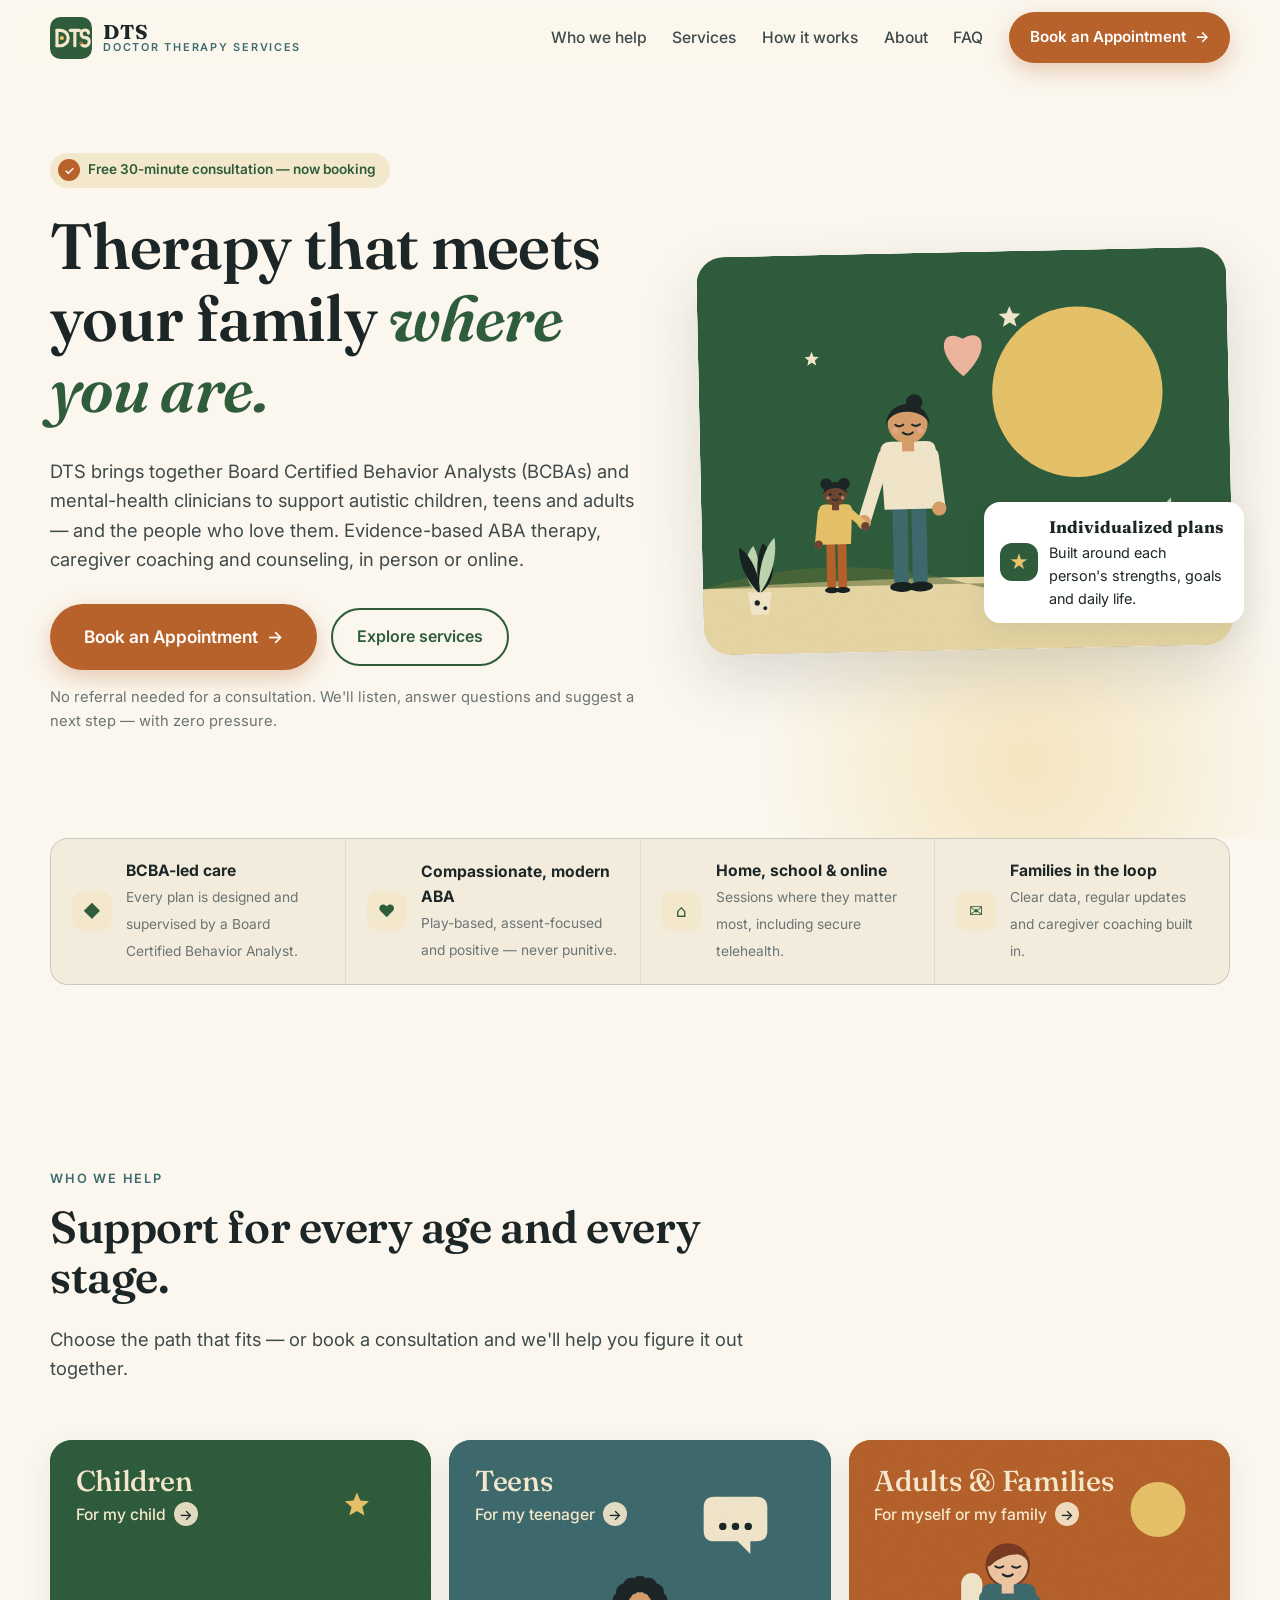
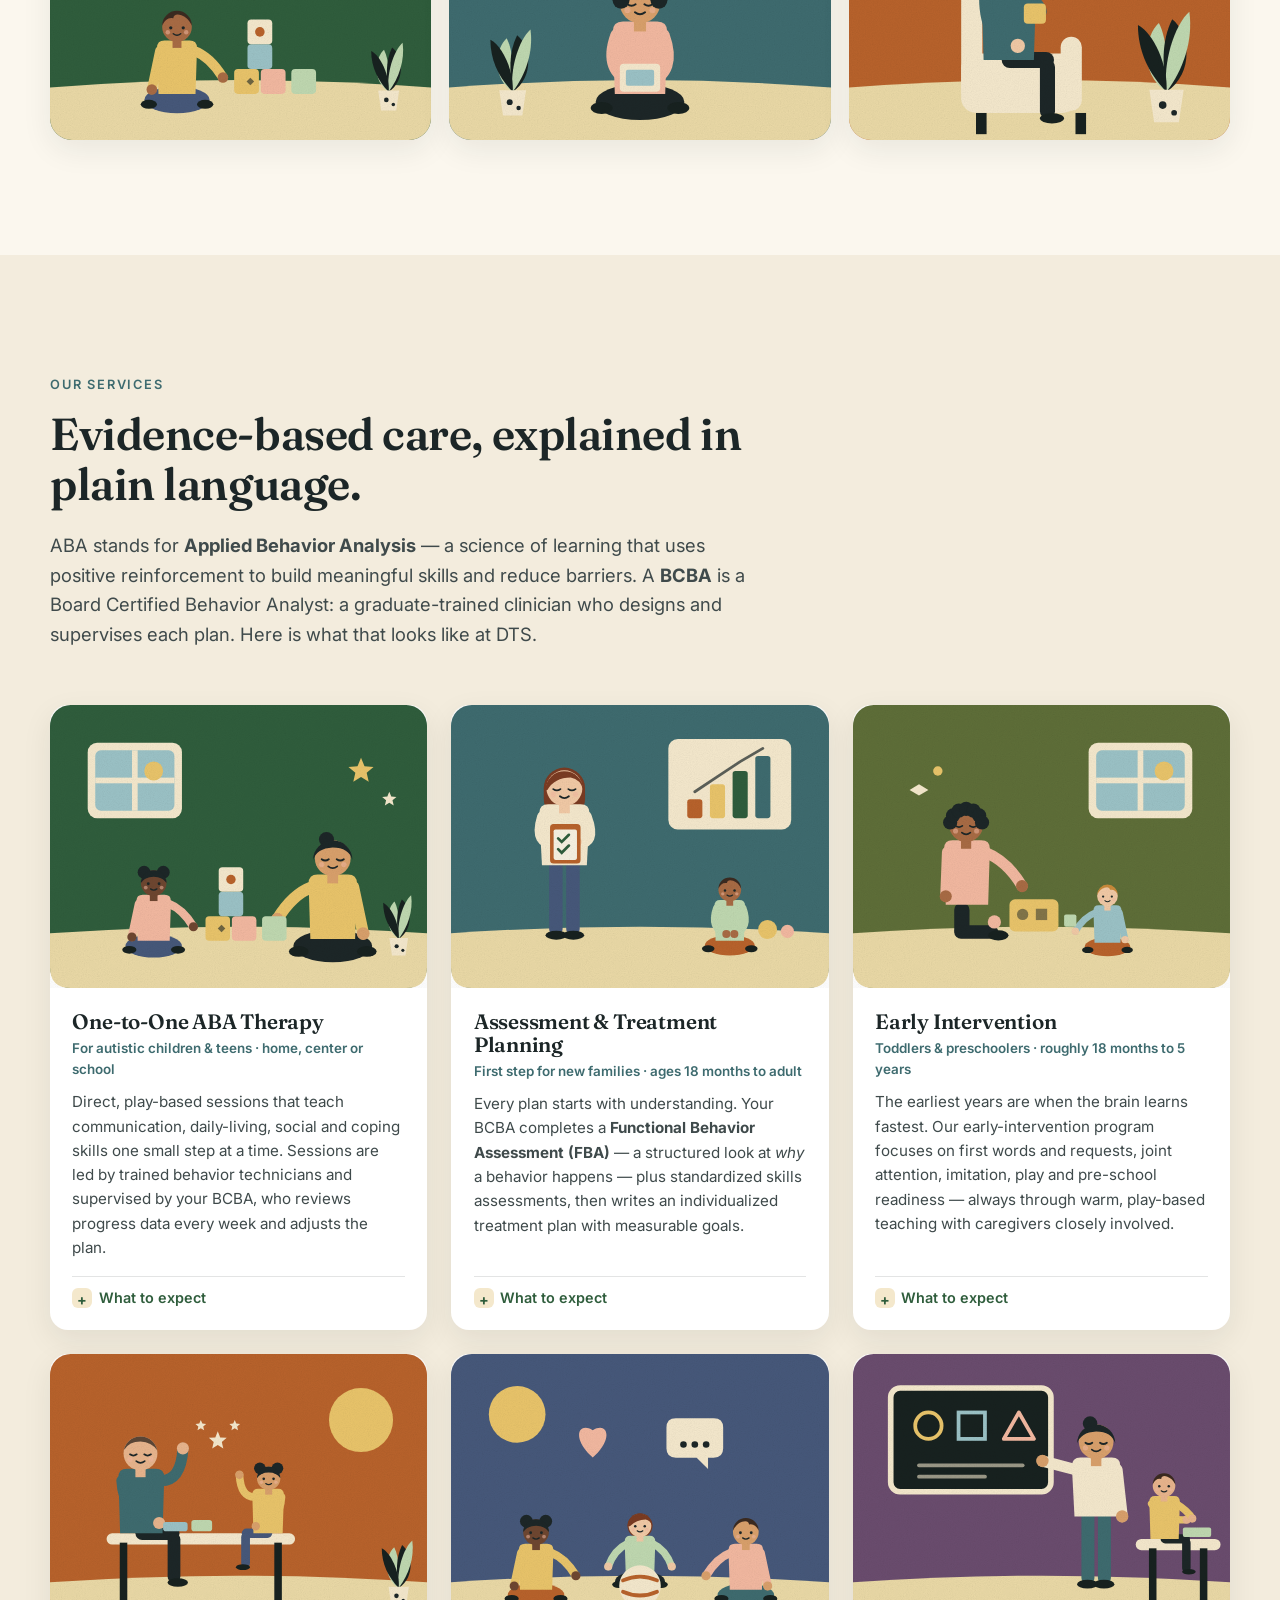
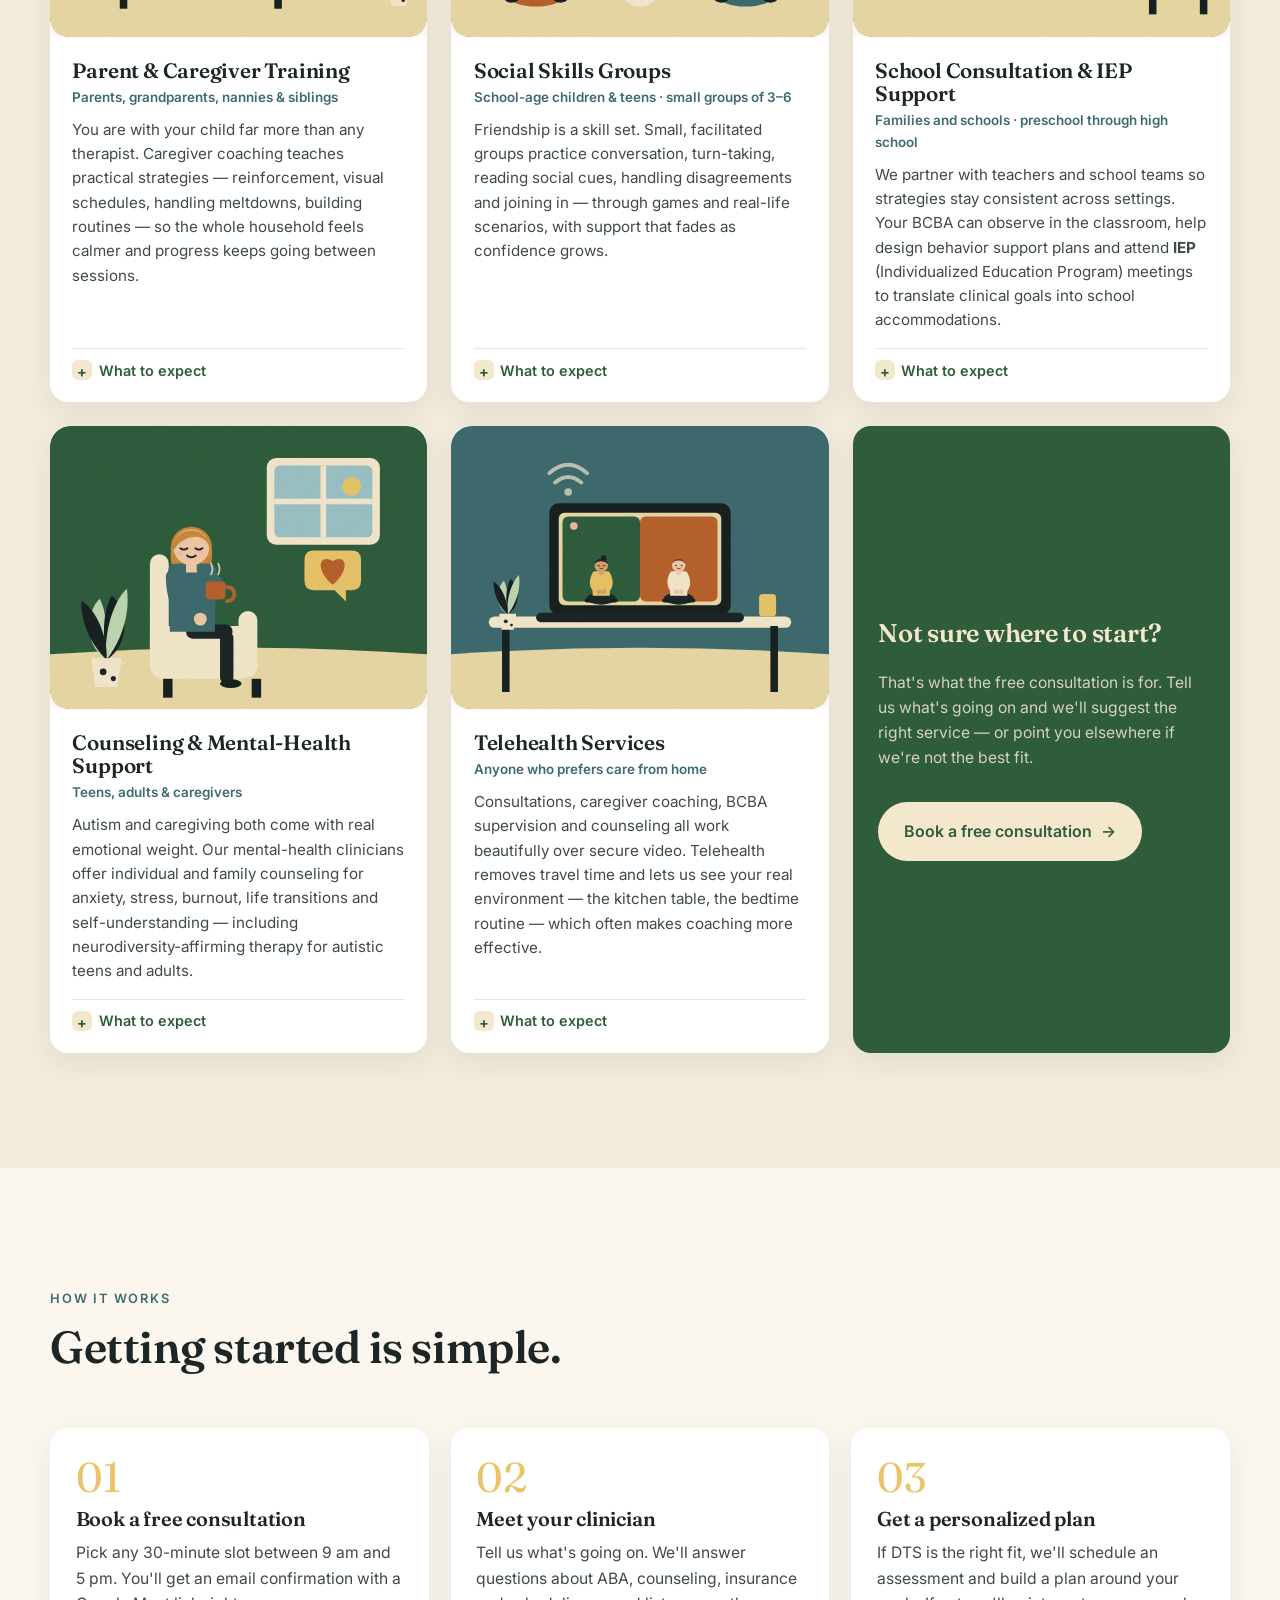
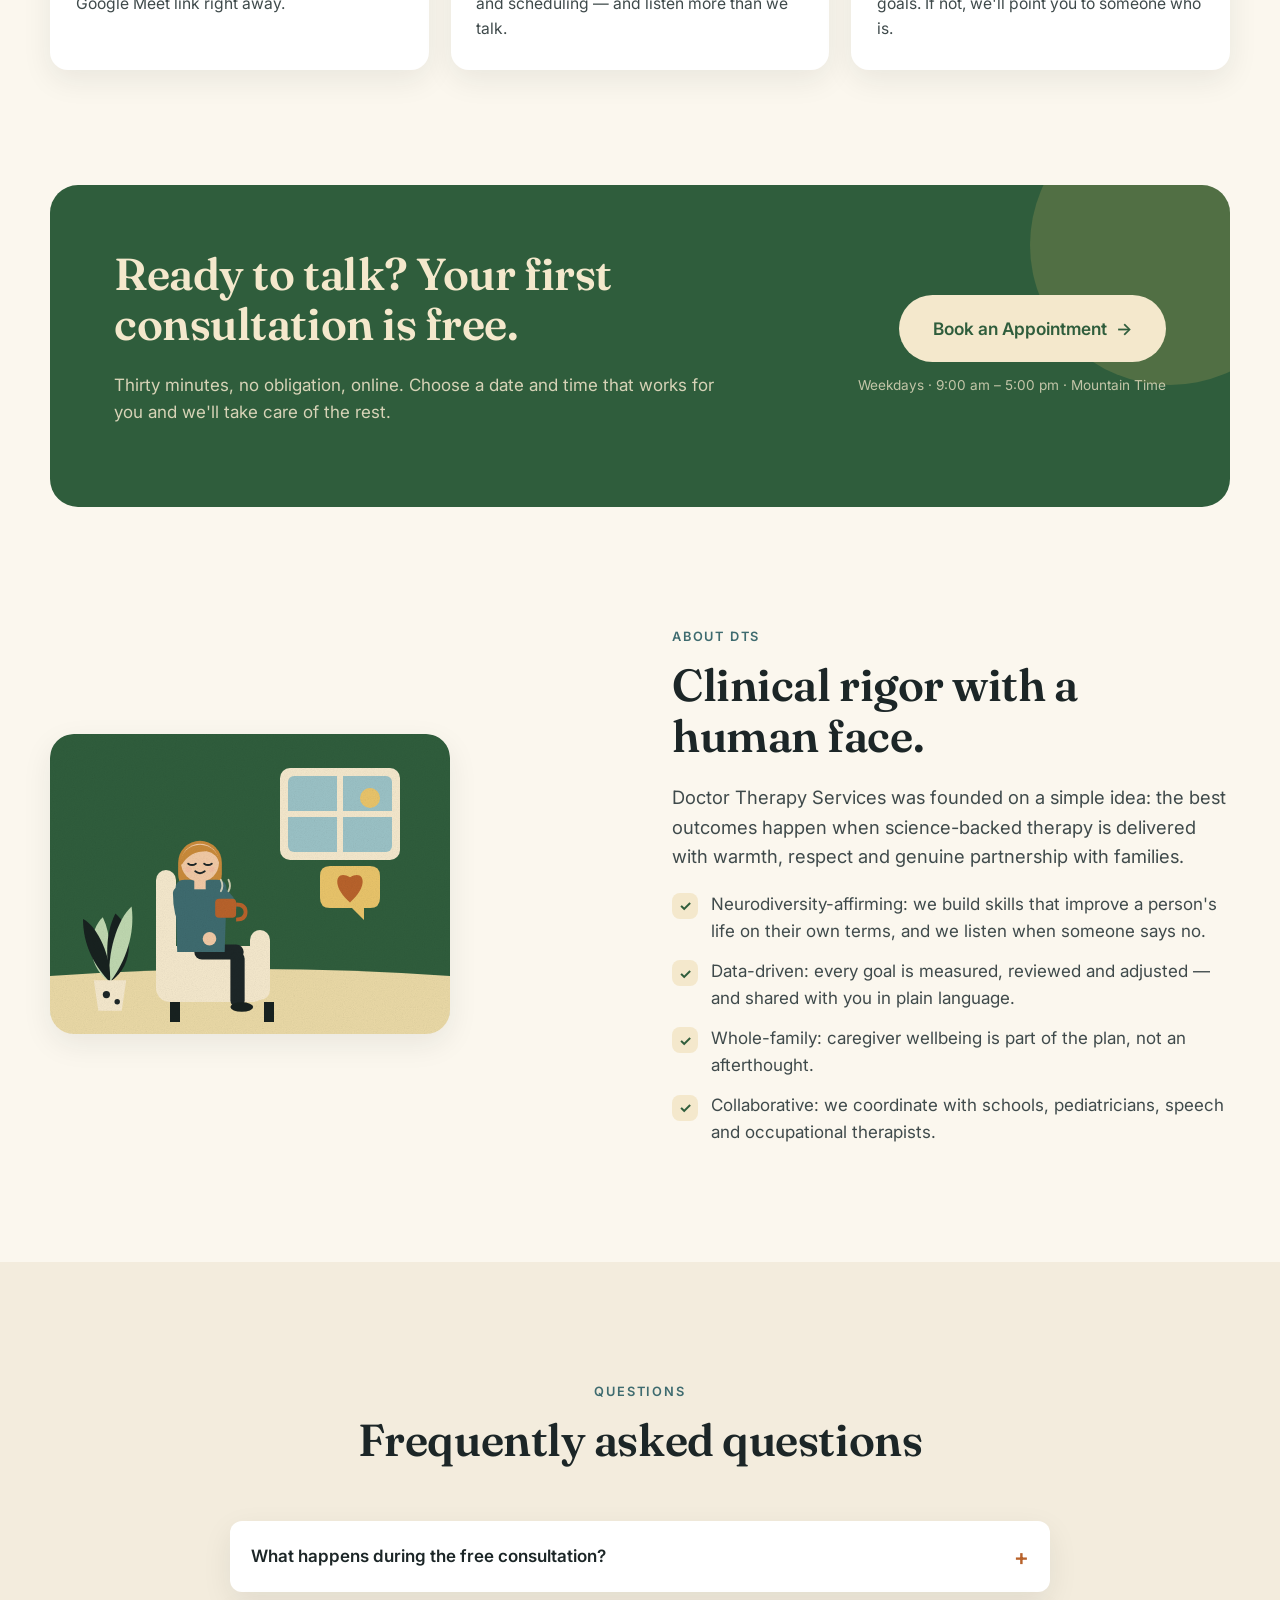
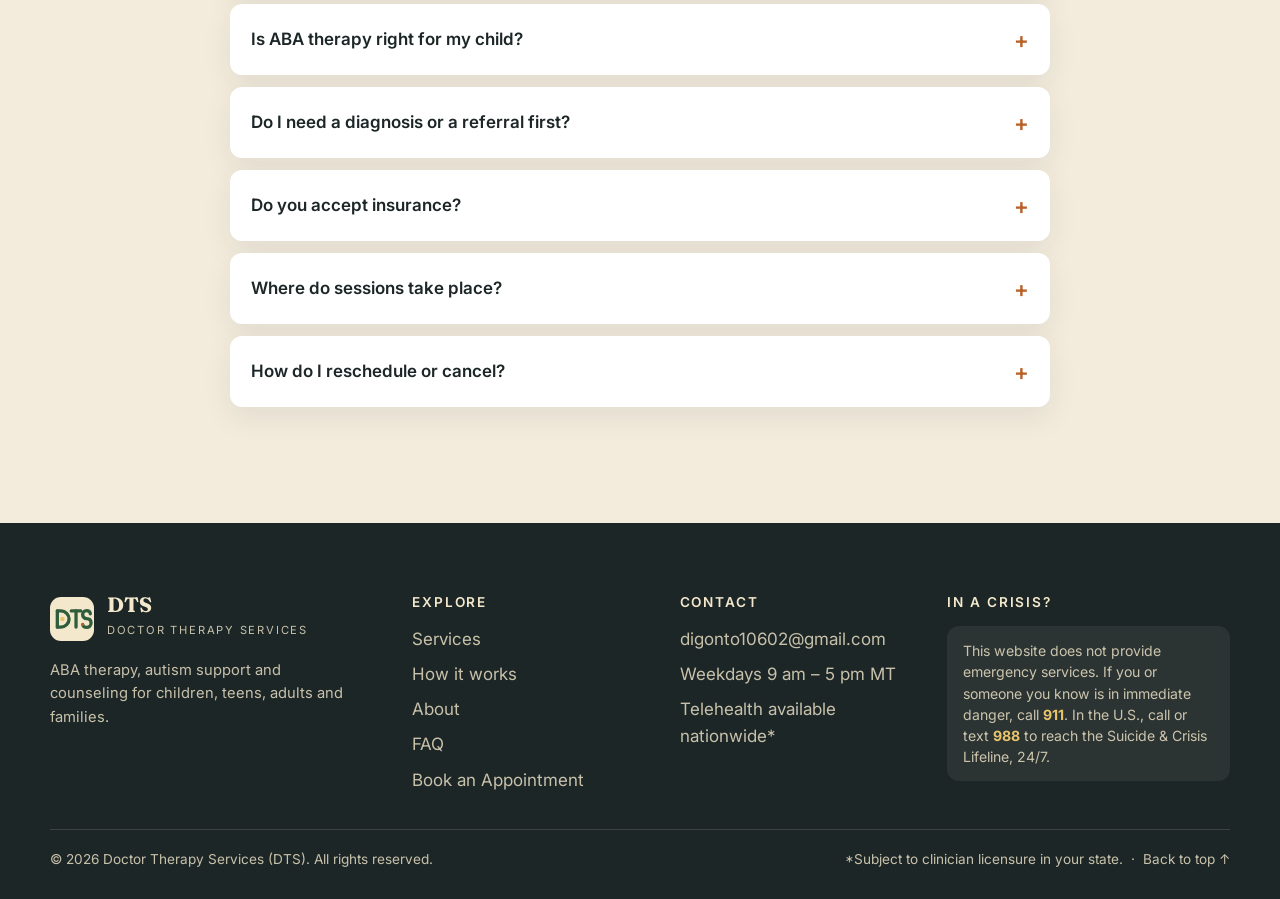
==== index.html @ 2ef91df6 "Initial DTS website (built and tested) Co-Authored-By: Claude Opus 5.5 (1M context) <noreply@anthrop" ====
<!doctype html>
<html lang="en">
<head>
  <meta charset="utf-8">
  <meta name="viewport" content="width=device-width, initial-scale=1">
  <title>DTS — Doctor Therapy Services | ABA Therapy, Autism Support &amp; Counseling</title>
  <meta name="description" content="Doctor Therapy Services (DTS) offers ABA therapy led by Board Certified Behavior Analysts, autism support for children and teens, parent training, school consultation and mental-health counseling — in person and by telehealth. Book a free consultation.">
  <meta name="theme-color" content="#2F5D3C">
  <link rel="icon" type="image/svg+xml" href="assets/favicon.svg">
  <meta property="og:title" content="DTS — Doctor Therapy Services">
  <meta property="og:description" content="ABA therapy, autism support and counseling. Book a free consultation.">
  <meta property="og:image" content="assets/illustrations/hero.svg">
  <link rel="preconnect" href="https://fonts.googleapis.com">
  <link rel="preconnect" href="https://fonts.gstatic.com" crossorigin>
  <link href="https://fonts.googleapis.com/css2?family=Fraunces:ital,wght@0,500;0,600;0,700;1,500&family=Inter:wght@400;500;600&display=swap" rel="stylesheet">
  <link rel="stylesheet" href="css/styles.css">
</head>
<body>
  <div class="scroll-progress" aria-hidden="true"></div>

  <header class="nav" id="top">
    <div class="container nav-inner">
      <a class="brand" href="index.html" aria-label="DTS home">
        <img src="assets/logo-mark.svg" alt="" width="42" height="42">
        <span class="brand-text"><strong>DTS</strong><span>Doctor Therapy Services</span></span>
      </a>
      <button class="nav-toggle" aria-label="Open menu" aria-expanded="false" aria-controls="navlinks"><span></span><span></span><span></span></button>
      <ul class="nav-links" id="navlinks">
        <li><a href="#who">Who we help</a></li>
        <li><a href="#services">Services</a></li>
        <li><a href="#how">How it works</a></li>
        <li><a href="#about">About</a></li>
        <li><a href="#faq">FAQ</a></li>
        <li><a class="btn btn-primary" href="book.html">Book an Appointment <span class="arrow">→</span></a></li>
      </ul>
    </div>
  </header>

  <main>
    <!-- HERO -->
    <section class="hero">
      <div class="container hero-grid">
        <div class="hero-copy">
          <span class="pill"><i>✓</i> Free 30-minute consultation — now booking</span>
          <h1>Therapy that meets your family <em>where you are.</em></h1>
          <p class="lede">DTS brings together Board Certified Behavior Analysts (BCBAs) and mental-health clinicians to support autistic children, teens and adults — and the people who love them. Evidence-based ABA therapy, caregiver coaching and counseling, in person or online.</p>
          <div class="hero-actions">
            <a class="btn btn-primary btn-lg" href="book.html">Book an Appointment <span class="arrow">→</span></a>
            <a class="btn btn-secondary" href="#services">Explore services</a>
          </div>
          <p class="hero-note">No referral needed for a consultation. We'll listen, answer questions and suggest a next step — with zero pressure.</p>
        </div>
        <div class="hero-art reveal">
          <img src="assets/illustrations/hero.svg" alt="Illustration of a caregiver holding a child's hand as they walk toward a warm sun" width="560" height="420">
          <div class="badge"><span class="dot">★</span><div><b>Individualized plans</b>Built around each person's strengths, goals and daily life.</div></div>
        </div>
      </div>
    </section>

    <!-- TRUST STRIP -->
    <section class="trust">
      <div class="container">
        <div class="trust-inner reveal">
          <div class="trust-item"><span class="ic">◆</span><div><b>BCBA-led care</b><small>Every plan is designed and supervised by a Board Certified Behavior Analyst.</small></div></div>
          <div class="trust-item"><span class="ic">♥</span><div><b>Compassionate, modern ABA</b><small>Play-based, assent-focused and positive — never punitive.</small></div></div>
          <div class="trust-item"><span class="ic">⌂</span><div><b>Home, school &amp; online</b><small>Sessions where they matter most, including secure telehealth.</small></div></div>
          <div class="trust-item"><span class="ic">✉</span><div><b>Families in the loop</b><small>Clear data, regular updates and caregiver coaching built in.</small></div></div>
        </div>
      </div>
    </section>

    <!-- WHO WE HELP -->
    <section id="who">
      <div class="container">
        <div class="section-head reveal">
          <span class="eyebrow">Who we help</span>
          <h2>Support for every age and every stage.</h2>
          <p class="lede">Choose the path that fits — or book a consultation and we'll help you figure it out together.</p>
        </div>
        <div class="help-grid">
          <a class="help-card green reveal" href="book.html?for=child">
            <img src="assets/illustrations/card-children.svg" alt="">
            <h3>Children</h3><span class="cta">For my child <i>→</i></span>
          </a>
          <a class="help-card teal reveal" data-delay="1" href="book.html?for=teen">
            <img src="assets/illustrations/card-teens.svg" alt="">
            <h3>Teens</h3><span class="cta">For my teenager <i>→</i></span>
          </a>
          <a class="help-card ochre reveal" data-delay="2" href="book.html?for=adult">
            <img src="assets/illustrations/card-adults.svg" alt="">
            <h3>Adults &amp; Families</h3><span class="cta">For myself or my family <i>→</i></span>
          </a>
        </div>
      </div>
    </section>

    <!-- SERVICES -->
    <section class="services" id="services">
      <div class="container">
        <div class="section-head reveal">
          <span class="eyebrow">Our services</span>
          <h2>Evidence-based care, explained in plain language.</h2>
          <p class="lede">ABA stands for <strong>Applied Behavior Analysis</strong> — a science of learning that uses positive reinforcement to build meaningful skills and reduce barriers. A <strong>BCBA</strong> is a Board Certified Behavior Analyst: a graduate-trained clinician who designs and supervises each plan. Here is what that looks like at DTS.</p>
        </div>

        <div class="svc-grid">
          <article class="svc reveal">
            <img src="assets/illustrations/aba-therapy.svg" alt="A therapist and a child sitting on the floor building with colorful blocks">
            <div class="svc-body">
              <h3>One-to-One ABA Therapy</h3>
              <div class="for">For autistic children &amp; teens · home, center or school</div>
              <p>Direct, play-based sessions that teach communication, daily-living, social and coping skills one small step at a time. Sessions are led by trained behavior technicians and supervised by your BCBA, who reviews progress data every week and adjusts the plan.</p>
              <details><summary>What to expect</summary><ul>
                <li>Goals chosen with your family — things that matter at home and school, not just in a clinic.</li>
                <li>Natural-environment teaching: learning built into play, routines and real activities.</li>
                <li>Weekly data you can actually read, with regular parent check-ins.</li>
              </ul></details>
            </div>
          </article>

          <article class="svc reveal" data-delay="1">
            <img src="assets/illustrations/assessment.svg" alt="A behavior analyst holding a clipboard with a progress chart on the wall">
            <div class="svc-body">
              <h3>Assessment &amp; Treatment Planning</h3>
              <div class="for">First step for new families · ages 18 months to adult</div>
              <p>Every plan starts with understanding. Your BCBA completes a <strong>Functional Behavior Assessment (FBA)</strong> — a structured look at <em>why</em> a behavior happens — plus standardized skills assessments, then writes an individualized treatment plan with measurable goals.</p>
              <details><summary>What to expect</summary><ul>
                <li>Interviews, observation and play-based testing over one to three visits.</li>
                <li>A written plan you review and approve before therapy begins.</li>
                <li>Re-assessment every six months to keep goals current.</li>
              </ul></details>
            </div>
          </article>

          <article class="svc reveal">
            <img src="assets/illustrations/early-intervention.svg" alt="An adult kneeling beside a toddler playing with a shape sorter">
            <div class="svc-body">
              <h3>Early Intervention</h3>
              <div class="for">Toddlers &amp; preschoolers · roughly 18 months to 5 years</div>
              <p>The earliest years are when the brain learns fastest. Our early-intervention program focuses on first words and requests, joint attention, imitation, play and pre-school readiness — always through warm, play-based teaching with caregivers closely involved.</p>
              <details><summary>What to expect</summary><ul>
                <li>Short, frequent sessions matched to a young child's attention span.</li>
                <li>Heavy caregiver involvement so gains carry into everyday routines.</li>
                <li>Coordination with speech and occupational therapists when helpful.</li>
              </ul></details>
            </div>
          </article>

          <article class="svc reveal" data-delay="1">
            <img src="assets/illustrations/parent-training.svg" alt="A parent and child celebrating with a high-five at a table">
            <div class="svc-body">
              <h3>Parent &amp; Caregiver Training</h3>
              <div class="for">Parents, grandparents, nannies &amp; siblings</div>
              <p>You are with your child far more than any therapist. Caregiver coaching teaches practical strategies — reinforcement, visual schedules, handling meltdowns, building routines — so the whole household feels calmer and progress keeps going between sessions.</p>
              <details><summary>What to expect</summary><ul>
                <li>Structured 1:1 sessions, in person or by video, on topics you choose.</li>
                <li>Real-time coaching during everyday moments like mealtimes and bedtime.</li>
                <li>Simple take-home tools — no jargon, no homework overload.</li>
              </ul></details>
            </div>
          </article>

          <article class="svc reveal">
            <img src="assets/illustrations/social-skills.svg" alt="Three children sitting in a circle playing with a ball">
            <div class="svc-body">
              <h3>Social Skills Groups</h3>
              <div class="for">School-age children &amp; teens · small groups of 3–6</div>
              <p>Friendship is a skill set. Small, facilitated groups practice conversation, turn-taking, reading social cues, handling disagreements and joining in — through games and real-life scenarios, with support that fades as confidence grows.</p>
              <details><summary>What to expect</summary><ul>
                <li>Groups matched by age and goals, running in 8–12-week blocks.</li>
                <li>Individual targets tracked for each participant.</li>
                <li>Parent summaries after each session with ideas to practice at home.</li>
              </ul></details>
            </div>
          </article>

          <article class="svc reveal" data-delay="1">
            <img src="assets/illustrations/school-consultation.svg" alt="A consultant pointing at a board with shapes while a child works at a desk">
            <div class="svc-body">
              <h3>School Consultation &amp; IEP Support</h3>
              <div class="for">Families and schools · preschool through high school</div>
              <p>We partner with teachers and school teams so strategies stay consistent across settings. Your BCBA can observe in the classroom, help design behavior support plans and attend <strong>IEP</strong> (Individualized Education Program) meetings to translate clinical goals into school accommodations.</p>
              <details><summary>What to expect</summary><ul>
                <li>Classroom observation and teacher-friendly recommendations.</li>
                <li>Help preparing for, and attending, IEP or 504 meetings.</li>
                <li>Staff training on request.</li>
              </ul></details>
            </div>
          </article>

          <article class="svc reveal">
            <img src="assets/illustrations/counseling.svg" alt="An adult relaxing in an armchair with a warm drink beside a plant">
            <div class="svc-body">
              <h3>Counseling &amp; Mental-Health Support</h3>
              <div class="for">Teens, adults &amp; caregivers</div>
              <p>Autism and caregiving both come with real emotional weight. Our mental-health clinicians offer individual and family counseling for anxiety, stress, burnout, life transitions and self-understanding — including neurodiversity-affirming therapy for autistic teens and adults.</p>
              <details><summary>What to expect</summary><ul>
                <li>50-minute sessions, weekly or biweekly, in person or online.</li>
                <li>Approaches such as CBT (cognitive behavioral therapy) and ACT (acceptance and commitment therapy), adapted to how you think and communicate.</li>
                <li>Caregiver support groups and one-off "reset" sessions available.</li>
              </ul></details>
            </div>
          </article>

          <article class="svc reveal" data-delay="1">
            <img src="assets/illustrations/telehealth.svg" alt="A laptop on a desk showing a video call between a clinician and a client">
            <div class="svc-body">
              <h3>Telehealth Services</h3>
              <div class="for">Anyone who prefers care from home</div>
              <p>Consultations, caregiver coaching, BCBA supervision and counseling all work beautifully over secure video. Telehealth removes travel time and lets us see your real environment — the kitchen table, the bedtime routine — which often makes coaching more effective.</p>
              <details><summary>What to expect</summary><ul>
                <li>A private Google Meet link sent with every booking.</li>
                <li>Works on a phone, tablet or computer — nothing to install.</li>
                <li>Hybrid schedules that mix in-person and online visits.</li>
              </ul></details>
            </div>
          </article>

          <div class="svc svc-cta reveal" data-delay="2">
            <h3>Not sure where to start?</h3>
            <p>That's what the free consultation is for. Tell us what's going on and we'll suggest the right service — or point you elsewhere if we're not the best fit.</p>
            <a class="btn btn-light" href="book.html">Book a free consultation <span class="arrow">→</span></a>
          </div>
        </div>
      </div>
    </section>

    <!-- HOW IT WORKS -->
    <section id="how">
      <div class="container">
        <div class="section-head reveal">
          <span class="eyebrow">How it works</span>
          <h2>Getting started is simple.</h2>
        </div>
        <div class="steps">
          <div class="step reveal"><h3>Book a free consultation</h3><p>Pick any 30-minute slot between 9 am and 5 pm. You'll get an email confirmation with a Google Meet link right away.</p></div>
          <div class="step reveal" data-delay="1"><h3>Meet your clinician</h3><p>Tell us what's going on. We'll answer questions about ABA, counseling, insurance and scheduling — and listen more than we talk.</p></div>
          <div class="step reveal" data-delay="2"><h3>Get a personalized plan</h3><p>If DTS is the right fit, we'll schedule an assessment and build a plan around your goals. If not, we'll point you to someone who is.</p></div>
        </div>
      </div>
    </section>

    <!-- CTA BAND -->
    <section class="cta-band">
      <div class="container">
        <div class="cta-inner reveal">
          <div>
            <h2>Ready to talk? Your first consultation is free.</h2>
            <p>Thirty minutes, no obligation, online. Choose a date and time that works for you and we'll take care of the rest.</p>
          </div>
          <div class="actions">
            <a class="btn btn-light btn-lg" href="book.html">Book an Appointment <span class="arrow">→</span></a>
            <small>Weekdays · 9:00 am – 5:00 pm · Mountain Time</small>
          </div>
        </div>
      </div>
    </section>

    <!-- ABOUT -->
    <section id="about">
      <div class="container about-grid">
        <div class="reveal">
          <img src="assets/illustrations/counseling.svg" alt="" width="400" height="300">
        </div>
        <div class="reveal" data-delay="1">
          <span class="eyebrow">About DTS</span>
          <h2>Clinical rigor with a human face.</h2>
          <p class="lede">Doctor Therapy Services was founded on a simple idea: the best outcomes happen when science-backed therapy is delivered with warmth, respect and genuine partnership with families.</p>
          <ul class="values">
            <li>Neurodiversity-affirming: we build skills that improve a person's life on their own terms, and we listen when someone says no.</li>
            <li>Data-driven: every goal is measured, reviewed and adjusted — and shared with you in plain language.</li>
            <li>Whole-family: caregiver wellbeing is part of the plan, not an afterthought.</li>
            <li>Collaborative: we coordinate with schools, pediatricians, speech and occupational therapists.</li>
          </ul>
        </div>
      </div>
    </section>

    <!-- FAQ -->
    <section class="faq" id="faq">
      <div class="container">
        <div class="section-head center reveal">
          <span class="eyebrow">Questions</span>
          <h2>Frequently asked questions</h2>
        </div>
        <div class="faq-list reveal">
          <details class="faq-item"><summary>What happens during the free consultation?</summary><div class="answer">A 30-minute video call with a clinician. We'll ask about your goals and concerns, explain how our services work, discuss scheduling and payment options, and suggest a sensible next step. There is no obligation to continue.</div></details>
          <details class="faq-item"><summary>Is ABA therapy right for my child?</summary><div class="answer">ABA is the most researched intervention for autism, and modern ABA is play-based, positive and individualized. Whether it's the right fit depends on your child's needs and your family's goals — that's exactly what the consultation is for. We will also tell you when a different service (speech therapy, counseling, OT) might serve you better.</div></details>
          <details class="faq-item"><summary>Do I need a diagnosis or a referral first?</summary><div class="answer">Not for a consultation. For ongoing ABA therapy, most insurers require an autism diagnosis; we can guide you through the evaluation process if you don't have one yet.</div></details>
          <details class="faq-item"><summary>Do you accept insurance?</summary><div class="answer">Coverage varies by plan and state. Bring your insurance details to the consultation and we'll walk through what is covered and what private-pay options look like.</div></details>
          <details class="faq-item"><summary>Where do sessions take place?</summary><div class="answer">Depending on the service: in your home, at school, in our center or over secure telehealth. Many families use a mix.</div></details>
          <details class="faq-item"><summary>How do I reschedule or cancel?</summary><div class="answer">Simply reply to your confirmation email and we'll move your appointment. Please give us 24 hours' notice when you can.</div></details>
        </div>
      </div>
    </section>
  </main>

  <footer>
    <div class="container">
      <div class="foot-grid">
        <div>
          <div class="foot-brand"><img src="assets/logo-mark-light.svg" alt=""><div><strong>DTS</strong><span>Doctor Therapy Services</span></div></div>
          <p style="font-size:.92rem;max-width:34ch">ABA therapy, autism support and counseling for children, teens, adults and families.</p>
        </div>
        <div>
          <h4>Explore</h4>
          <ul><li><a href="#services">Services</a></li><li><a href="#how">How it works</a></li><li><a href="#about">About</a></li><li><a href="#faq">FAQ</a></li><li><a href="book.html">Book an Appointment</a></li></ul>
        </div>
        <div>
          <h4>Contact</h4>
          <ul><li><a id="contact-email" href="mailto:">Email us</a></li><li>Weekdays 9 am – 5 pm MT</li><li>Telehealth available nationwide*</li></ul>
        </div>
        <div>
          <h4>In a crisis?</h4>
          <div class="crisis">This website does not provide emergency services. If you or someone you know is in immediate danger, call <b>911</b>. In the U.S., call or text <b>988</b> to reach the Suicide &amp; Crisis Lifeline, 24/7.</div>
        </div>
      </div>
      <div class="foot-bottom">
        <span>© <span id="year"></span> Doctor Therapy Services (DTS). All rights reserved.</span>
        <span>*Subject to clinician licensure in your state. &nbsp;·&nbsp; <a href="#top">Back to top ↑</a></span>
      </div>
    </div>
  </footer>

  <script src="js/config.js"></script>
  <script src="js/main.js"></script>
</body>
</html>
---- css/styles.css ----
/* =========================================================
   DTS — Doctor Therapy Services
   Design tokens, layout, components. Plain CSS, no build step.
   ========================================================= */
:root {
  --green: #2F5D3C;
  --green-deep: #244a30;
  --teal: #3E6B6F;
  --ochre: #B8622B;
  --olive: #5E6E38;
  --slate: #46587A;
  --plum: #6A4C6E;
  --yellow: #E9C46A;
  --sand: #EAD9A6;
  --cream: #F4E8CC;
  --paper: #FBF7EE;
  --paper-2: #F3ECDD;
  --ink: #1C2627;
  --ink-2: #3f4a4b;
  --muted: #6b7474;
  --line: rgba(28, 38, 39, 0.12);
  --white: #ffffff;
  --danger: #b23b3b;
  --ok: #2f7d4a;

  --font-display: "Fraunces", Georgia, "Times New Roman", serif;
  --font-body: "Inter", system-ui, -apple-system, "Segoe UI", Roboto, sans-serif;

  --radius: 18px;
  --radius-sm: 12px;
  --shadow: 0 10px 30px rgba(28, 38, 39, 0.08);
  --shadow-lg: 0 24px 60px rgba(28, 38, 39, 0.14);
  --maxw: 1180px;
  --nav-h: 76px;
}

* { box-sizing: border-box; }
html { scroll-behavior: smooth; -webkit-text-size-adjust: 100%; }
@media (prefers-reduced-motion: reduce) {
  html { scroll-behavior: auto; }
  *, *::before, *::after { animation: none !important; transition: none !important; }
}
body {
  margin: 0;
  font-family: var(--font-body);
  color: var(--ink);
  background: var(--paper);
  line-height: 1.6;
  font-size: 17px;
  overflow-x: hidden;
}
img, svg { max-width: 100%; display: block; }
a { color: inherit; }
h1, h2, h3, h4 { font-family: var(--font-display); font-weight: 600; line-height: 1.12; margin: 0 0 .5em; letter-spacing: -0.01em; }
h1 { font-size: clamp(2.3rem, 5.2vw, 4rem); }
h2 { font-size: clamp(1.9rem, 3.6vw, 2.8rem); }
h3 { font-size: 1.35rem; }
p { margin: 0 0 1em; }
.lede { font-size: 1.15rem; color: var(--ink-2); max-width: 60ch; }
.eyebrow {
  display: inline-block; font-size: .8rem; font-weight: 600; letter-spacing: .14em; text-transform: uppercase;
  color: var(--teal); margin-bottom: .8rem;
}
.container { width: min(var(--maxw), 100% - 40px); margin-inline: auto; }
@media (max-width: 640px) { .container { width: min(var(--maxw), 100% - 32px); } }
section { padding: clamp(64px, 9vw, 120px) 0; }
.section-head { max-width: 720px; margin-bottom: clamp(32px, 5vw, 56px); }
.center { text-align: center; margin-inline: auto; }
.sr-only { position: absolute; width: 1px; height: 1px; overflow: hidden; clip: rect(0 0 0 0); white-space: nowrap; }

/* ---------- buttons ---------- */
.btn {
  display: inline-flex; align-items: center; gap: .55rem; justify-content: center;
  padding: .9rem 1.5rem; border-radius: 999px; font-weight: 600; font-size: 1rem;
  text-decoration: none; border: 2px solid transparent; cursor: pointer; font-family: inherit;
  transition: transform .18s ease, box-shadow .18s ease, background .18s ease, color .18s ease;
  white-space: nowrap;
}
.btn:hover { transform: translateY(-2px); }
.btn:active { transform: translateY(0); }
.btn:focus-visible { outline: 3px solid var(--yellow); outline-offset: 3px; }
.btn-primary { background: var(--ochre); color: var(--white); box-shadow: 0 8px 22px rgba(184, 98, 43, .3); }
.btn-primary:hover { background: #a3551f; box-shadow: 0 12px 28px rgba(184, 98, 43, .38); }
.btn-secondary { background: transparent; color: var(--green); border-color: var(--green); }
.btn-secondary:hover { background: var(--green); color: var(--cream); }
.btn-light { background: var(--cream); color: var(--green); }
.btn-light:hover { background: var(--white); }
.btn-lg { padding: 1.1rem 2rem; font-size: 1.08rem; }
.btn[disabled] { opacity: .55; cursor: not-allowed; transform: none !important; box-shadow: none; }
.btn .arrow { transition: transform .18s ease; }
.btn:hover .arrow { transform: translateX(3px); }

/* ---------- nav ---------- */
.nav {
  position: sticky; top: 0; z-index: 50; height: var(--nav-h);
  background: rgba(251, 247, 238, .82); backdrop-filter: saturate(1.4) blur(12px); -webkit-backdrop-filter: saturate(1.4) blur(12px);
  border-bottom: 1px solid transparent; transition: border-color .2s, box-shadow .2s;
}
.nav.scrolled { border-bottom-color: var(--line); box-shadow: 0 6px 24px rgba(28, 38, 39, .06); }
.nav-inner { height: 100%; display: flex; align-items: center; justify-content: space-between; gap: 1rem; }
.brand { display: inline-flex; align-items: center; gap: .7rem; text-decoration: none; }
.brand img { width: 42px; height: 42px; }
.brand-text { display: flex; flex-direction: column; line-height: 1.05; }
.brand-text strong { font-family: var(--font-display); font-size: 1.25rem; letter-spacing: .04em; }
.brand-text span { font-size: .68rem; letter-spacing: .16em; text-transform: uppercase; color: var(--teal); font-weight: 600; }
.nav-links { display: flex; align-items: center; gap: 1.6rem; list-style: none; margin: 0; padding: 0; }
.nav-links a:not(.btn) { text-decoration: none; font-weight: 500; color: var(--ink-2); font-size: .98rem; position: relative; }
.nav-links a:not(.btn)::after { content: ""; position: absolute; left: 0; right: 100%; bottom: -6px; height: 2px; background: var(--ochre); transition: right .2s; }
.nav-links a:not(.btn):hover::after { right: 0; }
.nav-links .btn { padding: .7rem 1.2rem; font-size: .95rem; }
.nav-toggle { display: none; background: none; border: 0; padding: 8px; cursor: pointer; border-radius: 10px; }
.nav-toggle span { display: block; width: 24px; height: 2.5px; background: var(--ink); margin: 5px 0; border-radius: 2px; transition: transform .2s, opacity .2s; }
@media (max-width: 900px) {
  .nav-toggle { display: block; }
  .nav-links {
    position: fixed; inset: var(--nav-h) 0 auto 0; flex-direction: column; align-items: stretch; gap: 0;
    background: var(--paper); border-bottom: 1px solid var(--line); box-shadow: var(--shadow-lg);
    padding: .5rem 20px 1.25rem; transform: translateY(-8px); opacity: 0; pointer-events: none; transition: opacity .2s, transform .2s;
  }
  .nav-links.open { opacity: 1; transform: none; pointer-events: auto; }
  .nav-links li { border-bottom: 1px solid var(--line); }
  .nav-links li:last-child { border: 0; padding-top: 1rem; }
  .nav-links a:not(.btn) { display: block; padding: .95rem 0; font-size: 1.05rem; }
  .nav-links .btn { width: 100%; }
  .nav-toggle.open span:nth-child(1) { transform: translateY(7.5px) rotate(45deg); }
  .nav-toggle.open span:nth-child(2) { opacity: 0; }
  .nav-toggle.open span:nth-child(3) { transform: translateY(-7.5px) rotate(-45deg); }
}

/* ---------- hero ---------- */
.hero { padding: clamp(40px, 6vw, 88px) 0 clamp(48px, 7vw, 100px); position: relative; overflow: hidden; }
.hero::before {
  content: ""; position: absolute; inset: auto -10% -40% auto; width: 60vw; height: 60vw; max-width: 760px; max-height: 760px;
  background: radial-gradient(closest-side, rgba(233, 196, 106, .35), transparent 70%); pointer-events: none;
}
.hero-grid { display: grid; grid-template-columns: 1.05fr .95fr; gap: clamp(28px, 5vw, 72px); align-items: center; }
.hero-copy .pill {
  display: inline-flex; align-items: center; gap: .5rem; background: var(--cream); color: var(--green); border-radius: 999px;
  padding: .4rem .9rem .4rem .5rem; font-size: .85rem; font-weight: 600; margin-bottom: 1.4rem;
}
.hero-copy .pill i { width: 22px; height: 22px; border-radius: 50%; background: var(--ochre); display: inline-grid; place-items: center; color: white; font-style: normal; font-size: .75rem; }
.hero-copy h1 em { font-style: italic; color: var(--green); }
.hero-actions { display: flex; flex-wrap: wrap; gap: .9rem; margin-top: 1.8rem; align-items: center; }
.hero-note { font-size: .92rem; color: var(--muted); margin-top: 1rem; }
.hero-art { position: relative; }
.hero-art img { width: 100%; height: auto; border-radius: 28px; box-shadow: var(--shadow-lg); transform: rotate(-1.2deg); }
.hero-art .badge {
  position: absolute; right: -14px; bottom: 26px; background: var(--white); border-radius: 16px; padding: .8rem 1rem;
  box-shadow: var(--shadow); display: flex; gap: .7rem; align-items: center; font-size: .9rem; max-width: 260px;
}
.hero-art .badge b { display: block; font-family: var(--font-display); font-size: 1.05rem; }
.hero-art .badge .dot { width: 38px; height: 38px; border-radius: 12px; background: var(--green); display: grid; place-items: center; color: var(--yellow); font-size: 1.2rem; flex: none; }
@media (max-width: 640px) { .hero-art .badge { display: none; } }
@media (max-width: 900px) {
  .hero-grid { grid-template-columns: 1fr; }
  .hero-art { order: -1; max-width: 520px; margin-inline: auto; }
  .hero-art .badge { right: 8px; bottom: 12px; }
}

/* ---------- trust strip ---------- */
.trust { padding: 0 0 clamp(40px, 5vw, 64px); }
.trust-inner {
  display: grid; grid-template-columns: repeat(4, 1fr); gap: 1px; background: var(--line); border: 1px solid var(--line);
  border-radius: var(--radius); overflow: hidden;
}
.trust-item { background: var(--paper-2); padding: 1.2rem 1.3rem; display: flex; gap: .9rem; align-items: center; }
.trust-item .ic { width: 40px; height: 40px; border-radius: 12px; background: var(--cream); color: var(--green); display: grid; place-items: center; flex: none; }
.trust-item b { display: block; font-size: .98rem; }
.trust-item small { color: var(--muted); font-size: .86rem; }
@media (max-width: 900px) { .trust-inner { grid-template-columns: repeat(2, 1fr); } }
@media (max-width: 520px) { .trust-inner { grid-template-columns: 1fr; } }

/* ---------- who we help (reference-style cards) ---------- */
.help-grid { display: grid; grid-template-columns: repeat(3, 1fr); gap: 18px; }
.help-card {
  position: relative; border-radius: 22px; overflow: hidden; color: var(--cream); text-decoration: none; min-height: 300px;
  display: flex; flex-direction: column; justify-content: flex-start; padding: 1.6rem; isolation: isolate;
  transition: transform .25s ease, box-shadow .25s ease; box-shadow: var(--shadow);
}
.help-card:hover { transform: translateY(-6px); box-shadow: var(--shadow-lg); }
.help-card img { position: absolute; inset: 0; width: 100%; height: 100%; object-fit: cover; z-index: -1; }
.help-card h3 { font-size: 1.8rem; margin: 0 0 .25rem; font-weight: 500; }
.help-card .cta { display: inline-flex; align-items: center; gap: .5rem; font-weight: 500; font-size: .98rem; }
.help-card .cta i { width: 24px; height: 24px; border-radius: 50%; background: rgba(244, 232, 204, .9); color: var(--ink); display: grid; place-items: center; font-style: normal; font-size: .9rem; transition: transform .2s; }
.help-card:hover .cta i { transform: translateX(4px); }
.help-card.green { background: var(--green); } .help-card.teal { background: var(--teal); } .help-card.ochre { background: var(--ochre); }
@media (max-width: 860px) { .help-grid { grid-template-columns: 1fr; } .help-card { min-height: 240px; } }

/* ---------- services ---------- */
.services { background: var(--paper-2); }
.svc-grid { display: grid; grid-template-columns: repeat(3, 1fr); gap: 24px; }
.svc {
  background: var(--white); border-radius: var(--radius); overflow: hidden; box-shadow: var(--shadow); display: flex; flex-direction: column;
  transition: transform .25s ease, box-shadow .25s ease;
}
.svc:hover { transform: translateY(-4px); box-shadow: var(--shadow-lg); }
.svc img { width: 100%; aspect-ratio: 4 / 3; object-fit: cover; }
.svc-body { padding: 1.35rem 1.4rem 1.3rem; display: flex; flex-direction: column; flex: 1; }
.svc-body h3 { margin-bottom: .3rem; font-size: 1.3rem; }
.svc-body .for { font-size: .84rem; color: var(--teal); font-weight: 600; margin-bottom: .6rem; }
.svc-body p { color: var(--ink-2); font-size: .95rem; }
.svc-body details { margin-top: auto; border-top: 1px solid var(--line); padding-top: .6rem; }
.svc-body summary { cursor: pointer; font-weight: 600; font-size: .9rem; color: var(--green); list-style: none; display: flex; align-items: center; gap: .4rem; }
.svc-body summary::-webkit-details-marker { display: none; }
.svc-body summary::before { content: "+"; width: 20px; height: 20px; border-radius: 6px; background: var(--cream); display: inline-grid; place-items: center; font-weight: 700; }
.svc-body details[open] summary::before { content: "–"; }
.svc-body ul { margin: .6rem 0 0; padding-left: 1.1rem; color: var(--ink-2); font-size: .92rem; }
.svc-body li { margin: .25rem 0; }
.svc-cta { background: var(--green); color: var(--cream); padding: 2rem 1.6rem; display: flex; flex-direction: column; justify-content: center; gap: .6rem; }
.svc-cta h3 { color: var(--cream); font-size: 1.6rem; }
.svc-cta p { color: rgba(244, 232, 204, .85); font-size: .98rem; }
.svc-cta .btn { align-self: flex-start; margin-top: .4rem; }
@media (max-width: 1000px) { .svc-grid { grid-template-columns: repeat(2, 1fr); } }
@media (max-width: 620px) { .svc-grid { grid-template-columns: 1fr; } }

/* ---------- how it works ---------- */
.steps { display: grid; grid-template-columns: repeat(3, 1fr); gap: 22px; counter-reset: step; }
.step { background: var(--white); border-radius: var(--radius); padding: 1.8rem 1.6rem; box-shadow: var(--shadow); position: relative; }
.step::before {
  counter-increment: step; content: counter(step, decimal-leading-zero);
  font-family: var(--font-display); font-size: 2.6rem; color: var(--yellow); line-height: 1; display: block; margin-bottom: .6rem;
}
.step h3 { font-size: 1.25rem; }
.step p { color: var(--ink-2); font-size: .98rem; margin: 0; }
@media (max-width: 860px) { .steps { grid-template-columns: 1fr; } }

/* ---------- CTA band ---------- */
.cta-band { padding: 0; }
.cta-inner {
  background: var(--green); color: var(--cream); border-radius: 28px; padding: clamp(36px, 5vw, 64px);
  display: grid; grid-template-columns: 1.3fr .7fr; gap: 2rem; align-items: center; position: relative; overflow: hidden;
}
.cta-inner::after { content: ""; position: absolute; right: -80px; top: -80px; width: 280px; height: 280px; border-radius: 50%; background: rgba(233, 196, 106, .18); }
.cta-inner h2 { color: var(--cream); }
.cta-inner p { color: rgba(244, 232, 204, .85); max-width: 56ch; }
.cta-inner .actions { display: flex; flex-direction: column; gap: .8rem; align-items: flex-end; position: relative; z-index: 1; }
.cta-inner .actions small { color: rgba(244, 232, 204, .75); font-size: .85rem; }
@media (max-width: 860px) { .cta-inner { grid-template-columns: 1fr; } .cta-inner .actions { align-items: flex-start; } }

/* ---------- about ---------- */
.about-grid { display: grid; grid-template-columns: 1fr 1fr; gap: clamp(28px, 5vw, 72px); align-items: center; }
.about-grid img { border-radius: 24px; box-shadow: var(--shadow); }
.values { list-style: none; padding: 0; margin: 1.2rem 0 0; display: grid; gap: .8rem; }
.values li { display: flex; gap: .8rem; align-items: flex-start; color: var(--ink-2); }
.values li::before { content: "✓"; flex: none; width: 26px; height: 26px; border-radius: 8px; background: var(--cream); color: var(--green); font-weight: 700; display: grid; place-items: center; font-size: .9rem; margin-top: .15rem; }
@media (max-width: 860px) { .about-grid { grid-template-columns: 1fr; } }

/* ---------- FAQ ---------- */
.faq { background: var(--paper-2); }
.faq-list { max-width: 820px; margin-inline: auto; display: grid; gap: 12px; }
.faq-item { background: var(--white); border-radius: var(--radius-sm); box-shadow: var(--shadow); }
.faq-item summary { cursor: pointer; padding: 1.1rem 1.3rem; font-weight: 600; list-style: none; display: flex; justify-content: space-between; align-items: center; gap: 1rem; }
.faq-item summary::-webkit-details-marker { display: none; }
.faq-item summary::after { content: "+"; font-size: 1.4rem; color: var(--ochre); transition: transform .2s; }
.faq-item[open] summary::after { transform: rotate(45deg); }
.faq-item .answer { padding: 0 1.3rem 1.2rem; color: var(--ink-2); font-size: .98rem; }

/* ---------- footer ---------- */
footer { background: var(--ink); color: rgba(244, 232, 204, .8); padding: clamp(40px, 6vw, 72px) 0 28px; }
.foot-grid { display: grid; grid-template-columns: 1.4fr 1fr 1fr 1.2fr; gap: 2rem; }
footer h4 { color: var(--cream); font-family: var(--font-body); font-size: .85rem; letter-spacing: .14em; text-transform: uppercase; margin-bottom: 1rem; }
footer a { color: inherit; text-decoration: none; }
footer a:hover { color: var(--yellow); }
footer ul { list-style: none; padding: 0; margin: 0; display: grid; gap: .5rem; }
.foot-brand { display: flex; align-items: center; gap: .8rem; margin-bottom: 1rem; }
.foot-brand img { width: 44px; }
.foot-brand strong { font-family: var(--font-display); font-size: 1.3rem; color: var(--cream); display: block; line-height: 1; }
.foot-brand span { font-size: .7rem; letter-spacing: .16em; text-transform: uppercase; }
.crisis { background: rgba(244, 232, 204, .07); border-radius: 12px; padding: .9rem 1rem; font-size: .88rem; line-height: 1.5; }
.crisis b { color: var(--yellow); }
.foot-bottom { border-top: 1px solid rgba(244, 232, 204, .14); margin-top: 2.2rem; padding-top: 1.2rem; display: flex; justify-content: space-between; gap: 1rem; flex-wrap: wrap; font-size: .85rem; }
@media (max-width: 900px) { .foot-grid { grid-template-columns: 1fr 1fr; } }
@media (max-width: 560px) { .foot-grid { grid-template-columns: 1fr; } }

/* ---------- reveal on scroll ---------- */
.reveal { opacity: 0; transform: translateY(22px); transition: opacity .7s cubic-bezier(.2, .7, .2, 1), transform .7s cubic-bezier(.2, .7, .2, 1); }
.reveal.in { opacity: 1; transform: none; }
.reveal[data-delay="1"] { transition-delay: .08s; } .reveal[data-delay="2"] { transition-delay: .16s; } .reveal[data-delay="3"] { transition-delay: .24s; }
@media (prefers-reduced-motion: reduce) { .reveal { opacity: 1; transform: none; } }

/* ---------- progress bar ---------- */
.scroll-progress { position: fixed; top: 0; left: 0; height: 3px; width: 0; background: var(--ochre); z-index: 60; transition: width .1s linear; }

/* =========================================================
   Booking page
   ========================================================= */
.book-hero { padding: clamp(36px, 5vw, 64px) 0 12px; }
.book-hero h1 { font-size: clamp(2rem, 4vw, 3rem); }
.book-meta { display: flex; flex-wrap: wrap; gap: .6rem; margin-top: .6rem; }
.chip { display: inline-flex; align-items: center; gap: .45rem; background: var(--cream); color: var(--green); border-radius: 999px; padding: .38rem .85rem; font-size: .86rem; font-weight: 600; }
.book-layout { display: grid; grid-template-columns: 1.15fr .85fr; gap: 28px; align-items: start; padding-bottom: clamp(56px, 8vw, 100px); }
@media (max-width: 960px) { .book-layout { grid-template-columns: 1fr; } }
.card { background: var(--white); border-radius: var(--radius); box-shadow: var(--shadow); padding: clamp(18px, 3vw, 28px); }
.card + .card { margin-top: 20px; }
.card h2 { font-size: 1.35rem; display: flex; align-items: center; gap: .7rem; margin-bottom: 1rem; }
.card h2 .n { width: 32px; height: 32px; border-radius: 10px; background: var(--green); color: var(--yellow); display: grid; place-items: center; font-size: 1rem; font-family: var(--font-display); flex: none; }
.card h2 .done { margin-left: auto; font-size: .8rem; color: var(--ok); font-family: var(--font-body); font-weight: 600; }

/* calendar */
.cal-head { display: flex; align-items: center; justify-content: space-between; margin-bottom: .8rem; }
.cal-head b { font-family: var(--font-display); font-size: 1.15rem; font-weight: 600; }
.cal-nav { background: var(--paper-2); border: 0; width: 38px; height: 38px; border-radius: 10px; cursor: pointer; font-size: 1.1rem; color: var(--ink); }
.cal-nav:hover { background: var(--cream); }
.cal-nav[disabled] { opacity: .35; cursor: not-allowed; }
.cal-grid { display: grid; grid-template-columns: repeat(7, 1fr); gap: 6px; }
.cal-grid .dow { text-align: center; font-size: .74rem; font-weight: 600; color: var(--muted); letter-spacing: .06em; padding: .3rem 0; }
.day {
  aspect-ratio: 1.25; border-radius: 12px; border: 0; background: var(--paper-2); font: inherit; font-weight: 500; color: var(--ink);
  cursor: pointer; display: grid; place-items: center; position: relative; transition: background .15s, transform .15s;
}
.day:hover:not([disabled]) { background: var(--cream); transform: translateY(-1px); }
.day[disabled] { background: transparent; color: #b7bcbc; cursor: not-allowed; }
.day.empty { visibility: hidden; }
.day.today::after { content: ""; position: absolute; bottom: 6px; width: 5px; height: 5px; border-radius: 50%; background: var(--ochre); }
.day.selected { background: var(--green); color: var(--cream); }
.day.selected.today::after { background: var(--yellow); }
.cal-legend { display: flex; gap: 1.1rem; margin-top: .8rem; font-size: .8rem; color: var(--muted); flex-wrap: wrap; }
.cal-legend i { display: inline-block; width: 10px; height: 10px; border-radius: 3px; margin-right: .35rem; vertical-align: -1px; }

/* time slots */
.slots { display: grid; grid-template-columns: repeat(4, 1fr); gap: 8px; }
@media (max-width: 520px) { .slots { grid-template-columns: repeat(3, 1fr); } }
.slot {
  border: 1.5px solid var(--line); background: var(--white); border-radius: 10px; padding: .65rem .3rem; font: inherit; font-size: .93rem;
  font-weight: 500; cursor: pointer; transition: all .15s;
}
.slot:hover:not([disabled]) { border-color: var(--green); background: var(--cream); }
.slot.selected { background: var(--green); color: var(--cream); border-color: var(--green); }
.slot[disabled] { background: var(--paper-2); color: #b0b6b6; cursor: not-allowed; text-decoration: line-through; }
.slots-note { font-size: .86rem; color: var(--muted); margin: .8rem 0 0; }
.placeholder { color: var(--muted); font-size: .95rem; padding: 1.4rem; text-align: center; background: var(--paper-2); border-radius: 12px; border: 1px dashed var(--line); }

/* form */
.field { margin-bottom: 1rem; }
.field label { display: block; font-weight: 600; font-size: .92rem; margin-bottom: .35rem; }
.field label small { color: var(--muted); font-weight: 400; }
.field input, .field textarea {
  width: 100%; font: inherit; padding: .8rem .95rem; border-radius: 12px; border: 1.5px solid var(--line); background: var(--paper);
  color: var(--ink); transition: border-color .15s, box-shadow .15s;
}
.field input:focus, .field textarea:focus { outline: none; border-color: var(--teal); box-shadow: 0 0 0 4px rgba(62, 107, 111, .15); background: var(--white); }
.field .err { color: var(--danger); font-size: .82rem; margin-top: .3rem; display: none; }
.field.invalid input { border-color: var(--danger); }
.field.invalid .err { display: block; }
.consent { display: flex; gap: .7rem; align-items: flex-start; font-size: .88rem; color: var(--ink-2); margin: 1rem 0 1.2rem; }
.consent input { margin-top: .3rem; }
.hp { position: absolute; left: -9999px; opacity: 0; height: 0; width: 0; }

/* summary */
.summary { position: sticky; top: calc(var(--nav-h) + 16px); }
.summary .row { display: flex; justify-content: space-between; gap: 1rem; padding: .7rem 0; border-bottom: 1px solid var(--line); font-size: .95rem; }
.summary .row:last-of-type { border: 0; }
.summary .row span:first-child { color: var(--muted); }
.summary .row b { text-align: right; }
.summary .empty { color: var(--muted); font-style: italic; }
.summary .btn { width: 100%; margin-top: 1rem; }
.summary .fine { font-size: .8rem; color: var(--muted); margin: .8rem 0 0; }
.alert { border-radius: 12px; padding: .9rem 1rem; font-size: .92rem; margin-bottom: 1rem; }
.alert-warn { background: #fff4d6; color: #7a5200; border: 1px solid #f1dc9c; }
.alert-err { background: #fde8e8; color: var(--danger); border: 1px solid #f3bcbc; }

/* confirmation */
.confirm { text-align: center; padding: clamp(28px, 5vw, 56px) clamp(18px, 4vw, 48px); }
.confirm .check { width: 76px; height: 76px; border-radius: 50%; background: var(--green); color: var(--yellow); display: grid; place-items: center; margin: 0 auto 1.2rem; font-size: 2rem; }
.confirm .details { text-align: left; max-width: 480px; margin: 1.4rem auto; background: var(--paper-2); border-radius: 14px; padding: 1rem 1.2rem; }
.confirm .details div { display: flex; justify-content: space-between; gap: 1rem; padding: .45rem 0; border-bottom: 1px solid var(--line); font-size: .95rem; }
.confirm .details div:last-child { border: 0; }
.confirm .details span { color: var(--muted); }
.confirm .meet { word-break: break-all; }
.spinner { width: 18px; height: 18px; border: 2.5px solid rgba(255,255,255,.4); border-top-color: white; border-radius: 50%; animation: spin .8s linear infinite; display: inline-block; }
@keyframes spin { to { transform: rotate(360deg); } }
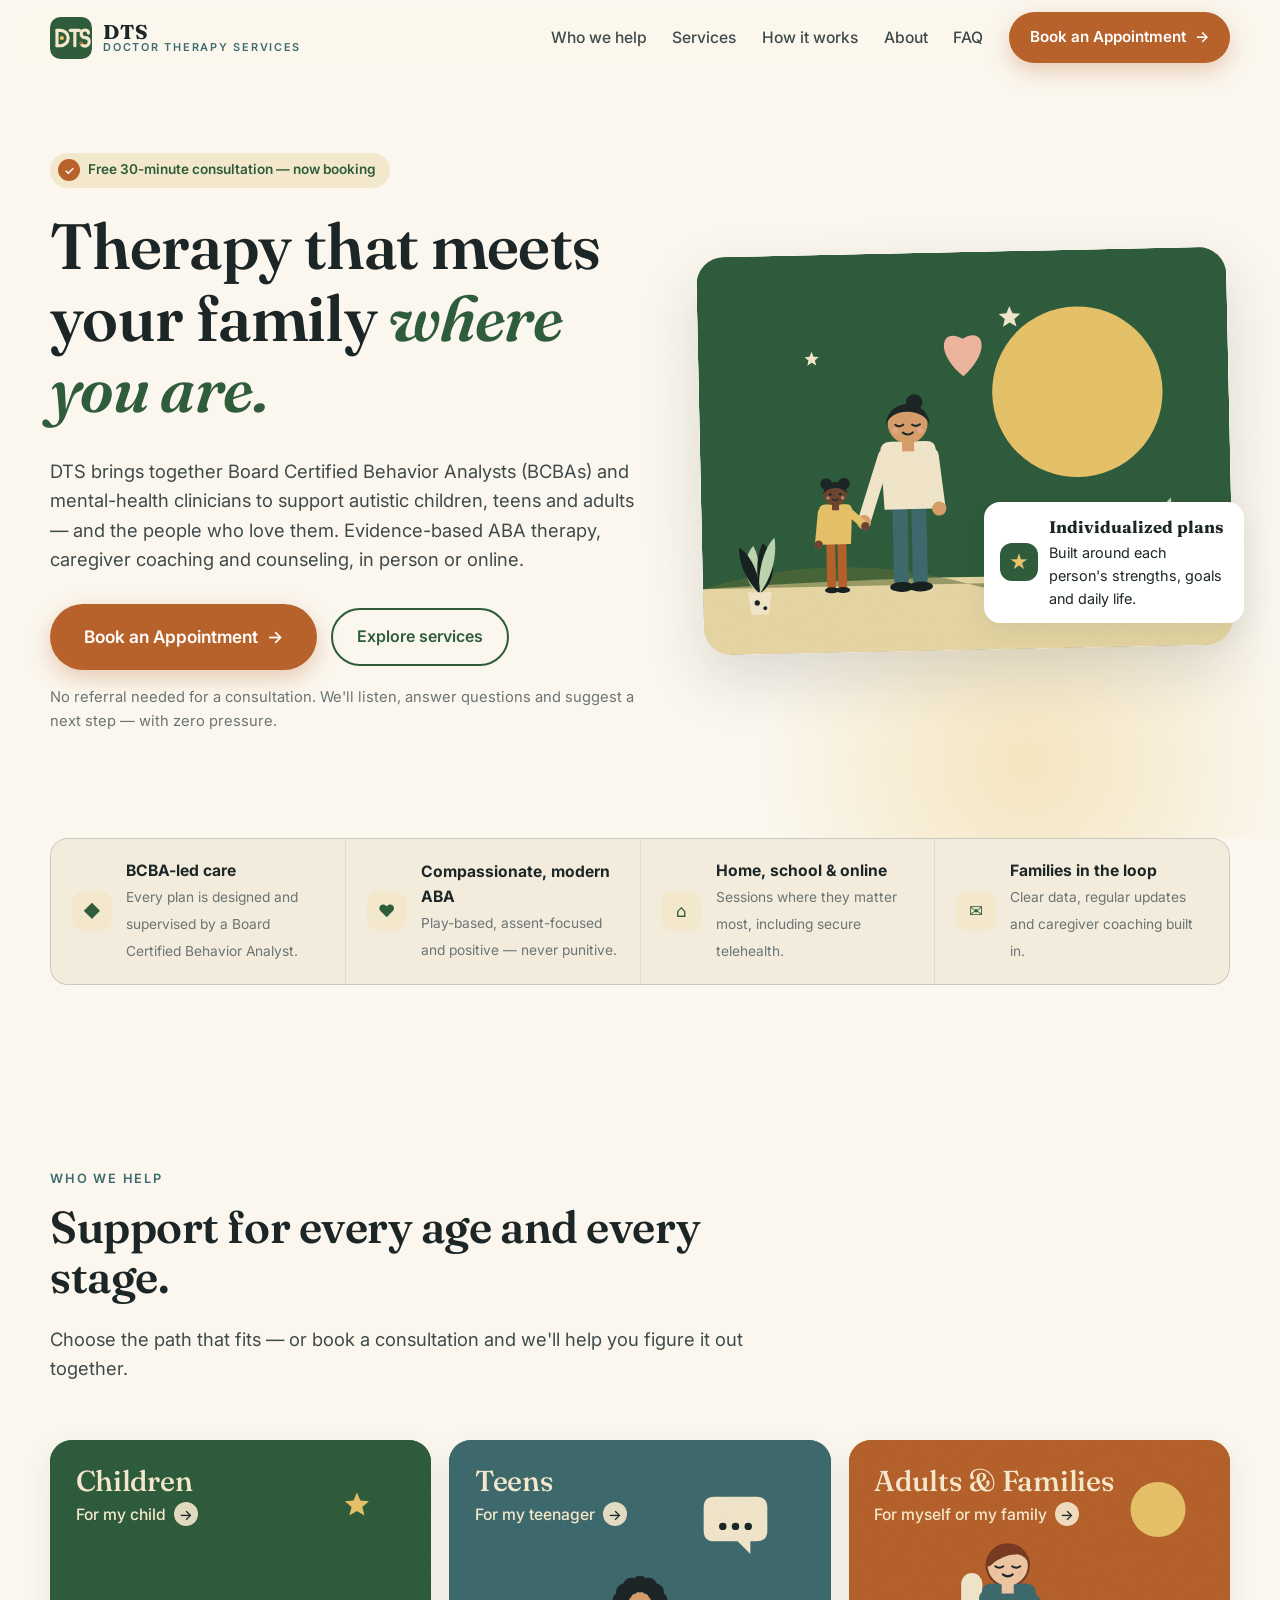
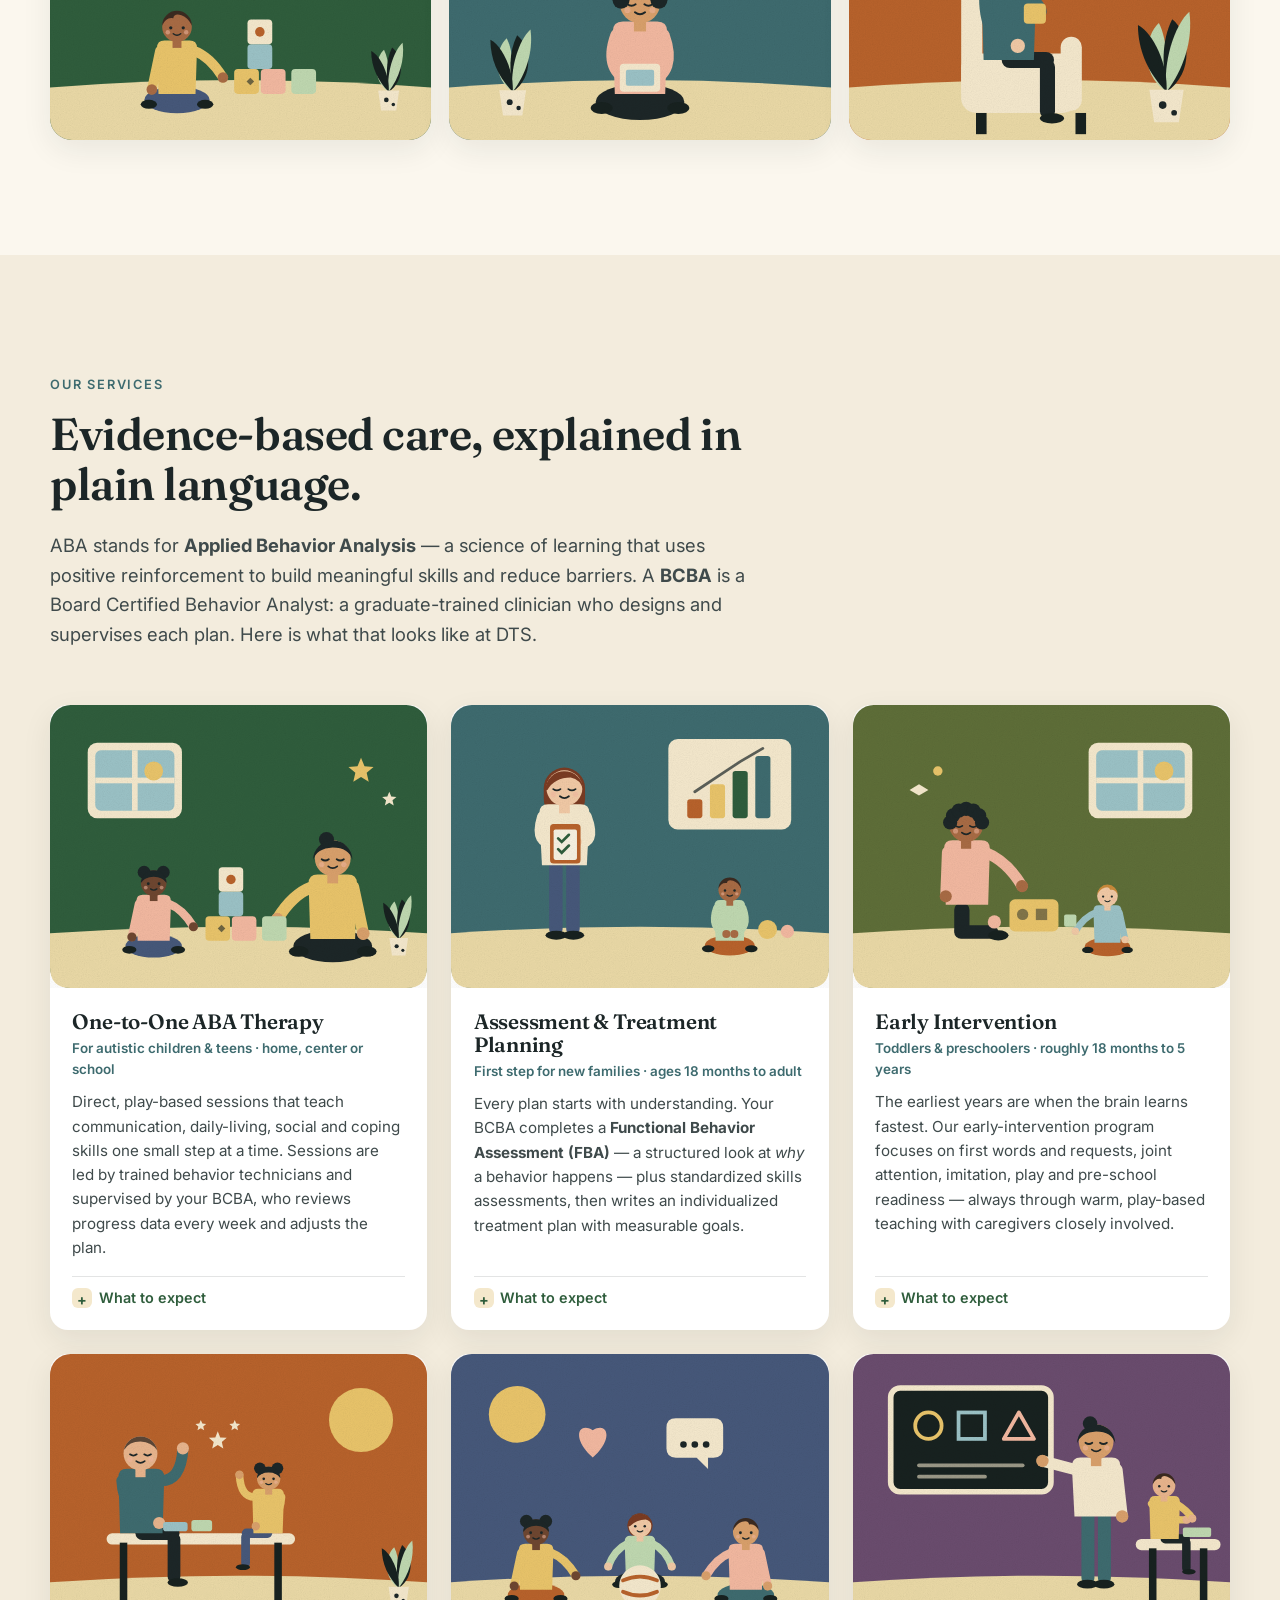
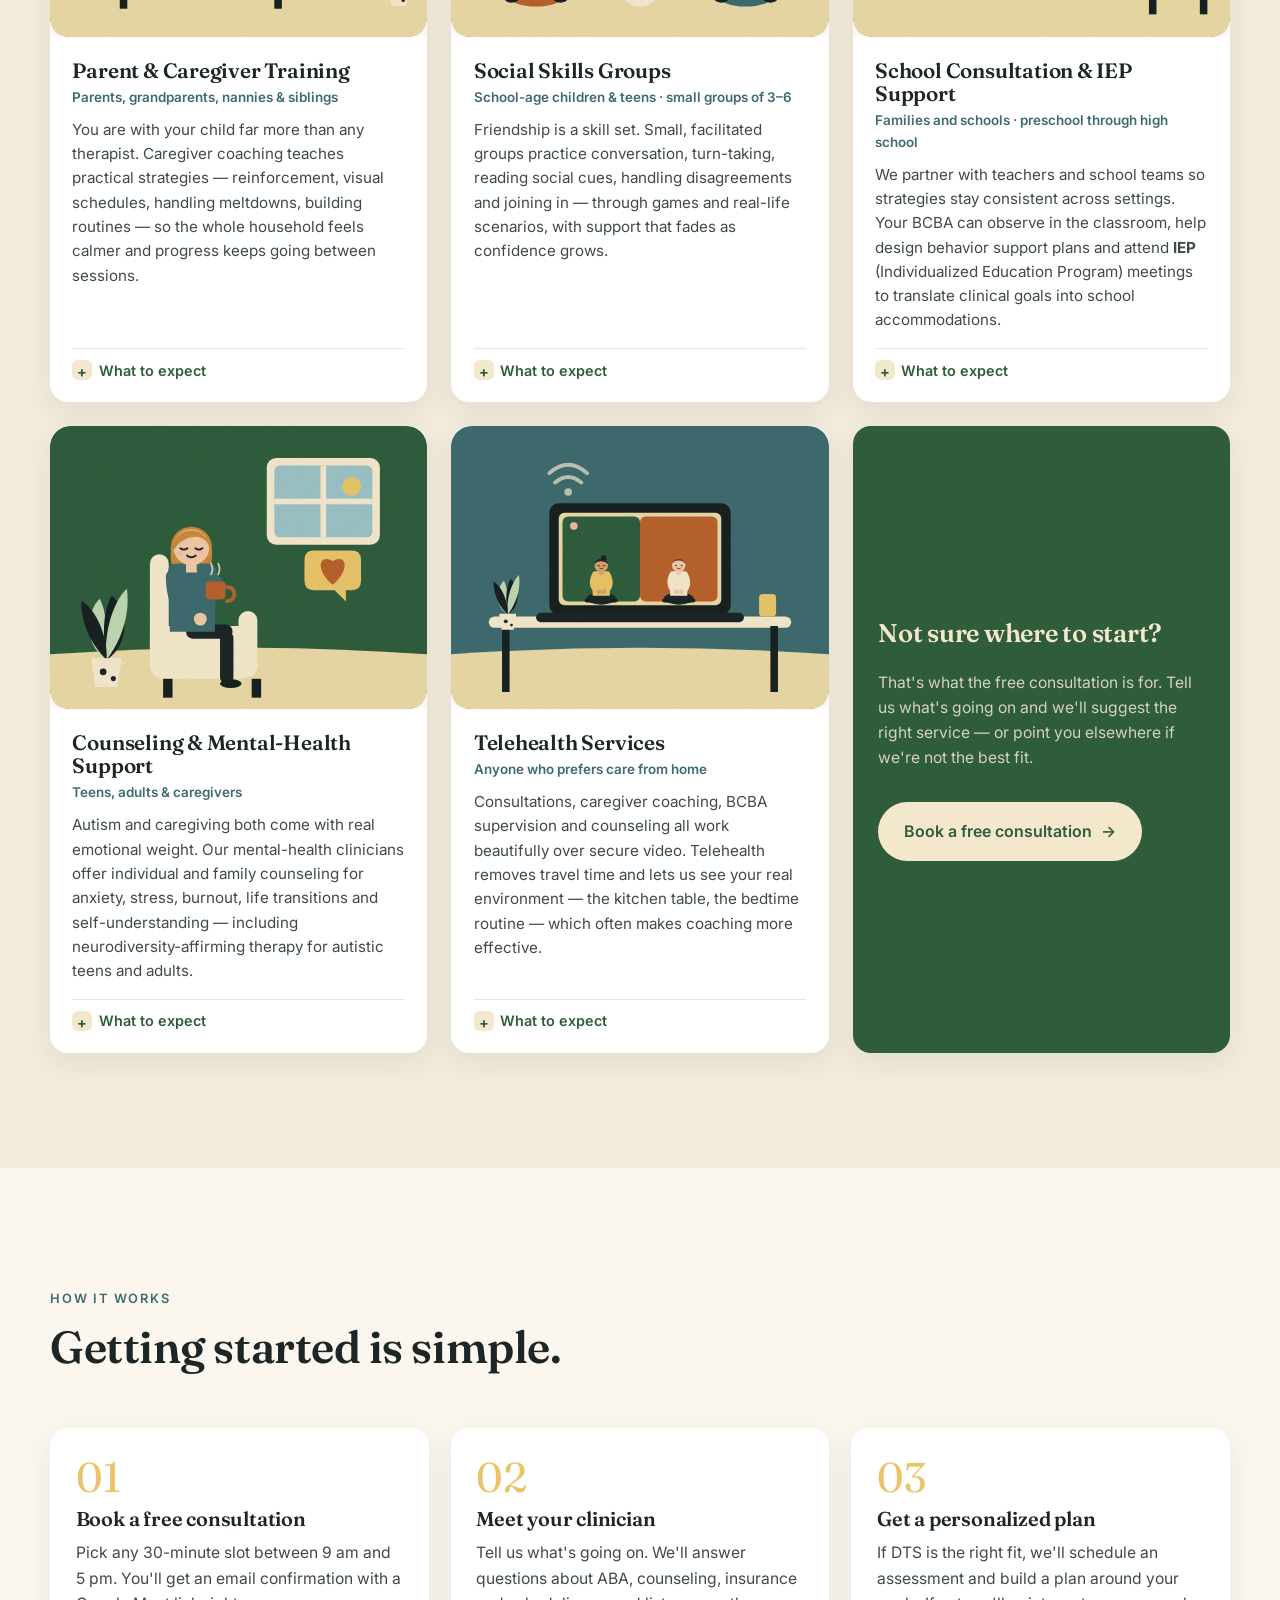
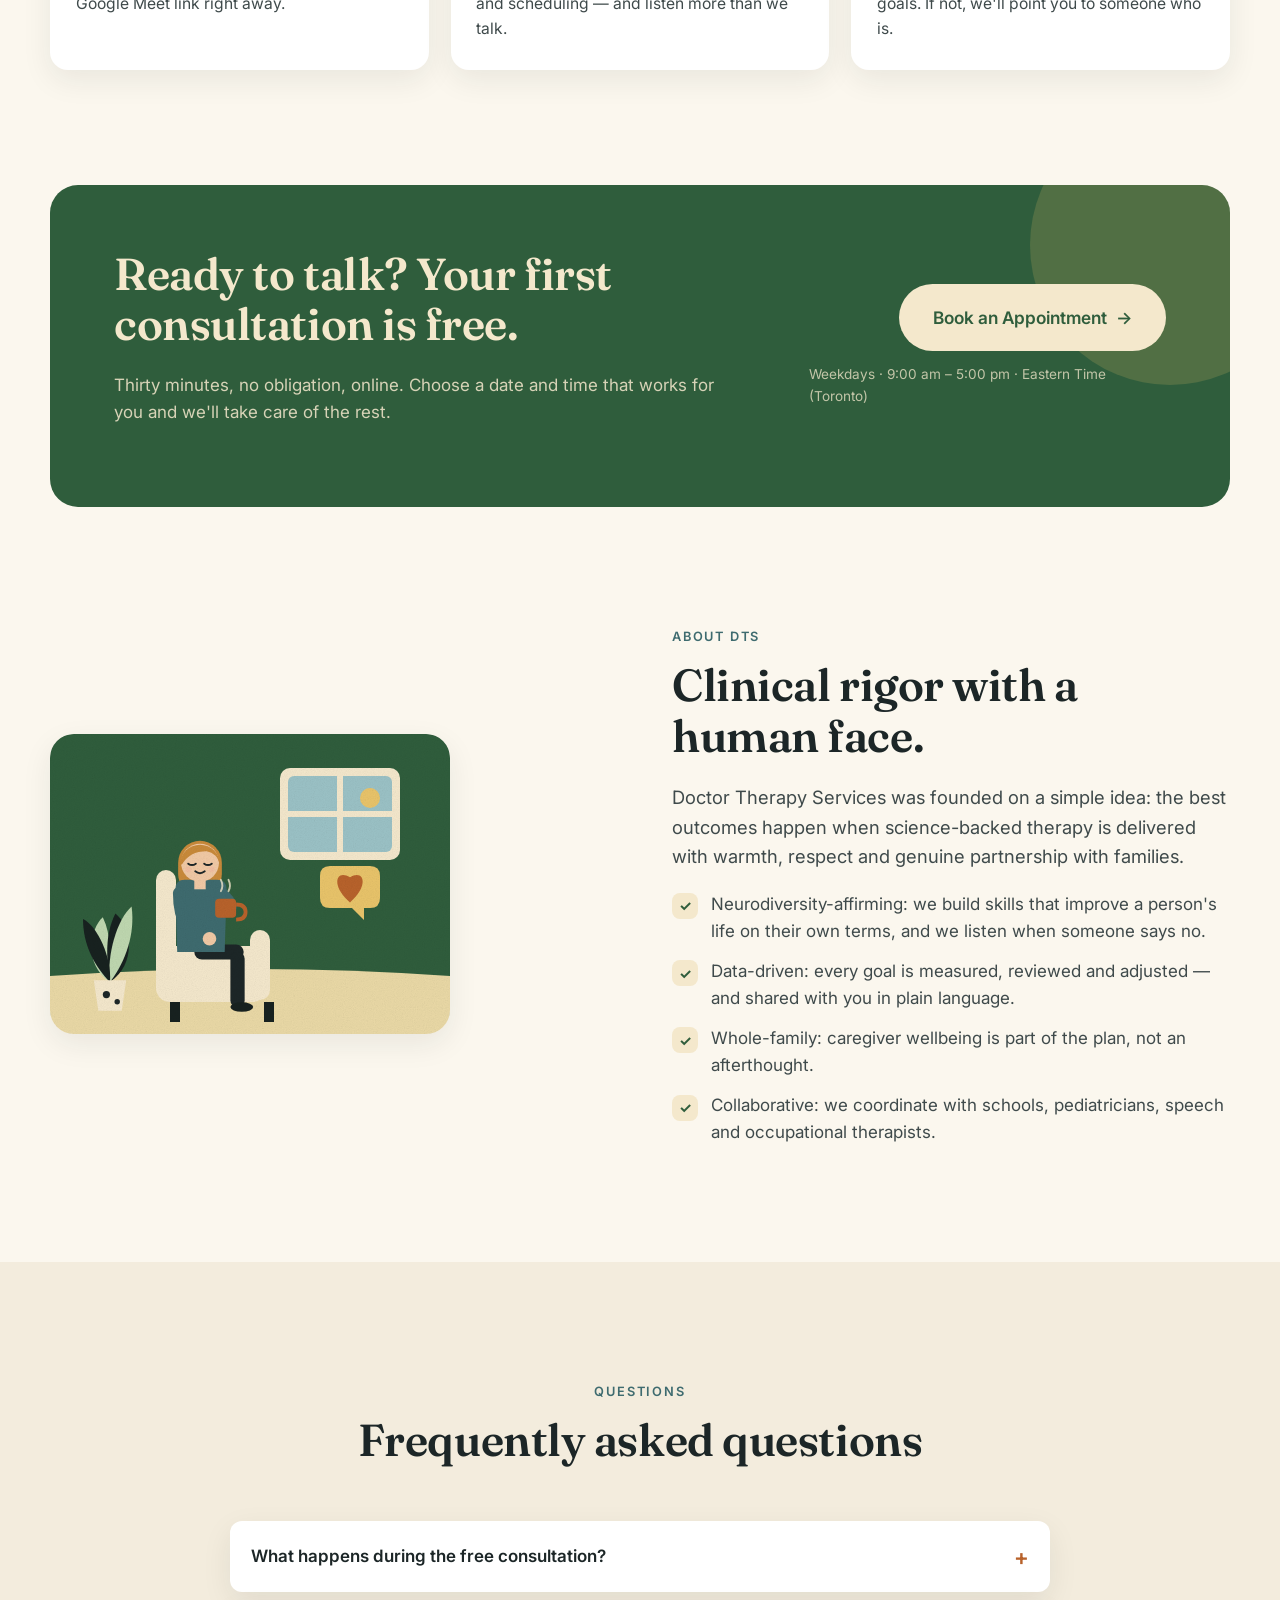
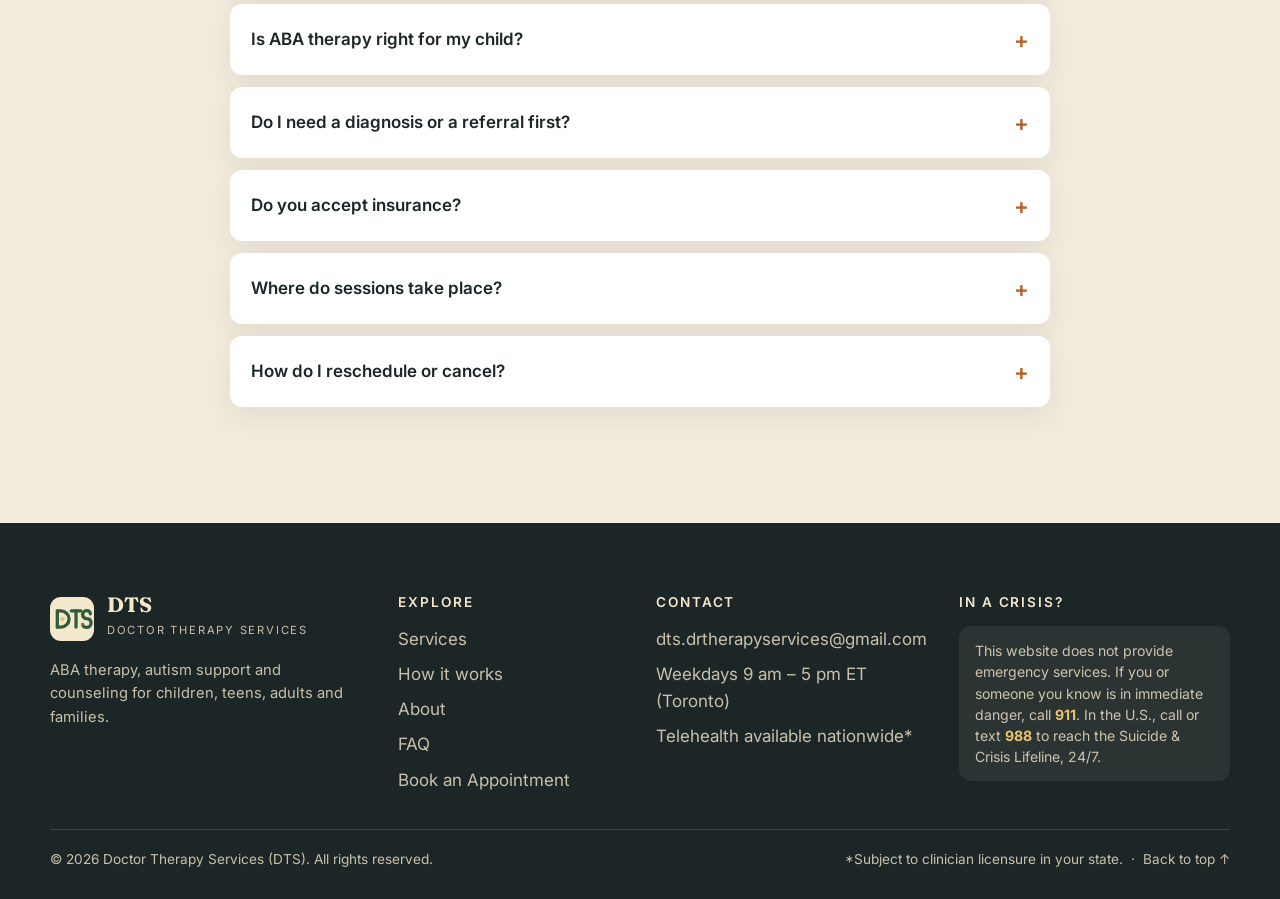
==== commit 9e41d0ea: "Switch time zone to Toronto (Eastern) Co-Authored-By: Claude Opus 5.5 (1M context) <noreply@anthropi" ====
--- a/index.html
+++ b/index.html
@@ -250,7 +250,7 @@
           </div>
           <div class="actions">
             <a class="btn btn-light btn-lg" href="book.html">Book an Appointment <span class="arrow">→</span></a>
-            <small>Weekdays · 9:00 am – 5:00 pm · Mountain Time</small>
+            <small>Weekdays · 9:00 am – 5:00 pm · Eastern Time (Toronto)</small>
           </div>
         </div>
       </div>
@@ -308,7 +308,7 @@
         </div>
         <div>
           <h4>Contact</h4>
-          <ul><li><a id="contact-email" href="mailto:">Email us</a></li><li>Weekdays 9 am – 5 pm MT</li><li>Telehealth available nationwide*</li></ul>
+          <ul><li><a id="contact-email" href="mailto:">Email us</a></li><li>Weekdays 9 am – 5 pm ET (Toronto)</li><li>Telehealth available nationwide*</li></ul>
         </div>
         <div>
           <h4>In a crisis?</h4>
